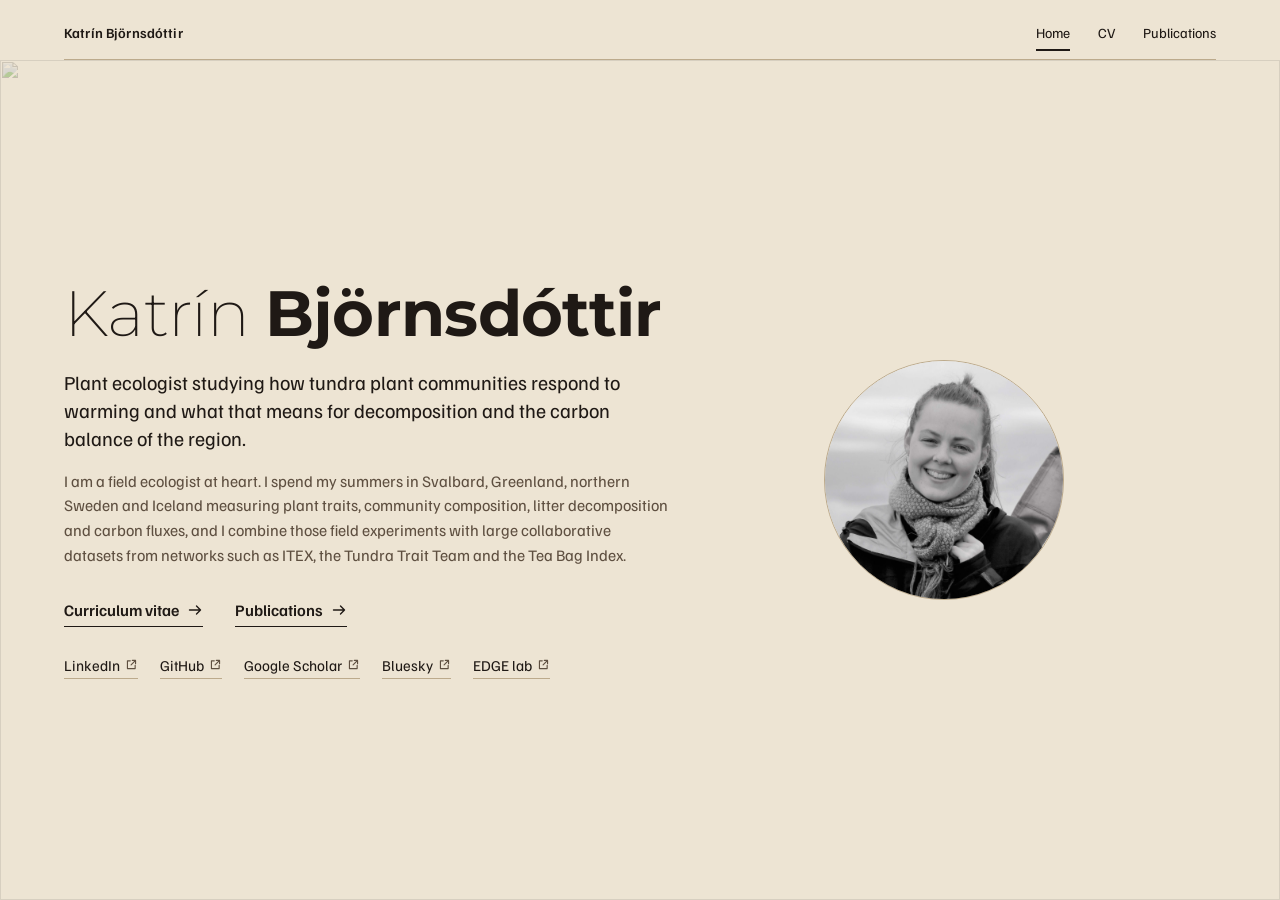
==== index.html @ cbd93a15 "Hero: add a paragraph on fieldwork and large collaborative datasets Co-Authored-By: Claude Fable 5.1" ====
<!DOCTYPE html>
<html lang="en">
<head>
<meta charset="utf-8">
<meta name="viewport" content="width=device-width, initial-scale=1">
<title>Katrín Björnsdóttir · plant ecologist</title>
<meta name="description" content="Katrín Björnsdóttir is a plant ecologist at the University of Gothenburg studying tundra vegetation and litter decomposition under climate warming.">
<link rel="icon" href="favicon.ico">
<link rel="stylesheet" href="style.css">
</head>
<body class="is-hero">
<div class="page">
<header class="top">
  <a class="mark" href="index.html">Katrín Björnsdóttir</a>
  <nav class="nav" aria-label="Pages"><a href="index.html" aria-current="page">Home</a><a href="cv.html">CV</a><a href="publications.html">Publications</a></nav>
</header>
<main>

<section class="hero" id="now">
  <img class="bg" src="assets/images/saxopp_3.jpg" alt="" width="5332" height="1888" fetchpriority="high" aria-hidden="true">
  <div class="hero-in">
    <div class="hero-text">
      <h1>Katrín <b>Björnsdóttir</b></h1>
      <p class="sub">Plant ecologist studying how tundra plant communities respond to warming and what that means for decomposition and the carbon balance of the region.</p>
      <p class="sub2">I am a field ecologist at heart. I spend my summers in Svalbard, Greenland, northern Sweden and Iceland measuring plant traits, community composition, litter decomposition and carbon fluxes, and I combine those field experiments with large collaborative datasets from networks such as ITEX, the Tundra Trait Team and the Tea Bag Index.</p>
      <div class="actions"><a class="btn" href="cv.html">Curriculum vitae <svg class="ic" viewBox="0 0 16 16" aria-hidden="true"><path d="M2.5 8h11M9.5 4l4 4-4 4"/></svg></a><a class="btn" href="publications.html">Publications <svg class="ic" viewBox="0 0 16 16" aria-hidden="true"><path d="M2.5 8h11M9.5 4l4 4-4 4"/></svg></a></div>
      <ul class="links"><li><a href="https://linkedin.com/in/katbjo">LinkedIn <svg class="ic" viewBox="0 0 16 16" aria-hidden="true"><path d="M6.5 3.5H3v9.5h9.5V9M9 3h4v4M13 3 7.5 8.5"/></svg></a></li><li><a href="https://github.com/katbjo">GitHub <svg class="ic" viewBox="0 0 16 16" aria-hidden="true"><path d="M6.5 3.5H3v9.5h9.5V9M9 3h4v4M13 3 7.5 8.5"/></svg></a></li><li><a href="https://scholar.google.com/citations?user=JCbwGB4AAAAJ&hl=en">Google Scholar <svg class="ic" viewBox="0 0 16 16" aria-hidden="true"><path d="M6.5 3.5H3v9.5h9.5V9M9 3h4v4M13 3 7.5 8.5"/></svg></a></li><li><a href="https://bsky.app/profile/katbjo.bsky.social">Bluesky <svg class="ic" viewBox="0 0 16 16" aria-hidden="true"><path d="M6.5 3.5H3v9.5h9.5V9M9 3h4v4M13 3 7.5 8.5"/></svg></a></li><li><a href="https://edge-ecology.com">EDGE lab <svg class="ic" viewBox="0 0 16 16" aria-hidden="true"><path d="M6.5 3.5H3v9.5h9.5V9M9 3h4v4M13 3 7.5 8.5"/></svg></a></li></ul>
    </div>
    <figure class="portrait round"><img src="assets/images/Kata_3.jpg" alt="Katrín Björnsdóttir outdoors in a scarf and field jacket" width="2400" height="2863" fetchpriority="high"></figure>
  </div>
</section>
</main>

</div>
</body>
</html>
---- style.css ----
@font-face{font-family:"Familjen Grotesk";src:url(assets/fonts/familjen-grotesk.woff2) format("woff2");font-weight:400 700;font-style:normal;font-display:swap}
@font-face{font-family:"Familjen Grotesk";src:url(assets/fonts/familjen-grotesk-italic.woff2) format("woff2");font-weight:400 700;font-style:italic;font-display:swap}
@font-face{font-family:"Montserrat";src:url(assets/fonts/montserrat.woff2) format("woff2");font-weight:100 900;font-style:normal;font-display:swap}

:root{
  --ground:#EDE4D3;      /* dry tundra soil, very pale brown */
  --ink:#1F1915;         /* tephra black */
  --ink-2:#5E4F40;       /* secondary, tinted from the ground hue */
  --rule:#BCAA8C;        /* section rules */
  --rule-2:#DCD2C0;      /* row rules, lighter and thinner */
  --humus:#5C4330;       /* selection, scrollbar */
  --ochre:#A0703C;       /* resting link underline */
  --measure:66ch;
  --block:calc(120px + var(--measure));
  --ease:cubic-bezier(.16,1,.3,1);
}
*{box-sizing:border-box}
html{background:var(--ground);color:var(--ink);font-family:"Familjen Grotesk",system-ui,sans-serif;font-size:17px;line-height:1.5;scroll-behavior:smooth;scrollbar-color:var(--humus) var(--ground);-webkit-text-size-adjust:100%}
@media (prefers-reduced-motion:reduce){html{scroll-behavior:auto}}
body{margin:0;min-height:100vh;background:var(--ground)}
::selection{background:var(--humus);color:var(--ground)}
a{color:inherit;text-decoration-line:underline;text-decoration-thickness:1px;text-underline-offset:.2em;text-decoration-color:var(--ochre);transition:text-decoration-thickness .15s var(--ease)}
a:hover{text-decoration-thickness:2px}
a:focus-visible,button:focus-visible{outline:2px solid var(--ink);outline-offset:3px}
p{margin:0 0 1em;max-width:var(--measure);text-wrap:pretty}
h1,h2,h3{font-weight:600;letter-spacing:-0.02em;text-wrap:balance;margin:0}
ul,ol{margin:0;padding:0;list-style:none}
strong,b{font-weight:600}
img{display:block;max-width:100%;height:auto}
.ic{width:1em;height:1em;stroke:currentColor;fill:none;stroke-width:1.4;stroke-linecap:round;stroke-linejoin:round;vertical-align:-.12em}

/* content column */
.page{min-width:0;padding:0 clamp(24px,5vw,72px)}
.top{display:flex;justify-content:space-between;align-items:baseline;gap:24px;height:60px;padding-top:22px;border-bottom:1px solid var(--rule)}
.top .mark{font-size:14px;font-weight:600;letter-spacing:.01em;text-decoration:none}
.nav{display:flex;gap:28px;font-size:14px}
.nav a{text-decoration:none;padding-bottom:6px;border-bottom:1px solid transparent;transition:border-color .15s var(--ease)}
.nav a:hover{border-bottom-color:var(--ink)}
.nav a[aria-current]{border-bottom:2px solid var(--ink)}
.nav .dl{display:inline-flex;align-items:center;gap:6px}


section{padding:56px 0 36px;border-top:1px solid var(--rule)}
section:first-of-type{border-top:0;padding-top:64px}
h1{font-size:clamp(40px,5.2vw,64px);line-height:1;margin:0 0 20px}
.hero h1{font-family:"Montserrat","Familjen Grotesk",system-ui,sans-serif;font-size:clamp(26px,10.4cqw,64px);line-height:1.05;white-space:nowrap;font-weight:200;letter-spacing:-0.01em}
.hero h1 b{font-weight:700}
.sub{font-size:clamp(18px,1.6vw,21px);line-height:1.4;color:var(--ink);max-width:36em;margin:0 0 28px}
h2{font-size:clamp(24px,2.4vw,32px);line-height:1.1;margin:0 0 28px}
h3{font-size:17px;margin:32px 0 12px}
.meta{display:flex;flex-wrap:wrap;gap:6px 24px;font-size:15px;color:var(--ink-2);margin:0 0 24px}
.meta a{color:var(--ink)}

.btn{display:inline-flex;align-items:center;gap:8px;font-size:16px;font-weight:600;text-decoration:none;padding:0 0 4px;box-shadow:0 1px 0 var(--ink);transition:box-shadow .15s var(--ease)}
.btn:hover{box-shadow:0 2px 0 var(--ink)}
.btn .ic{width:16px;height:16px}
.actions{display:flex;flex-wrap:wrap;gap:8px 32px;margin:0 0 40px}

dl.entries{margin:0;display:grid;grid-template-columns:120px minmax(0,1fr);max-width:var(--block)}
dl.entries .row:first-child dt,dl.entries .row:first-child dd{border-top:.5px solid var(--rule-2)}
dl.entries .row{display:contents}
dl.entries dt,dl.entries dd{margin:0;padding:14px 0 16px;border-bottom:.5px solid var(--rule-2)}
dl.entries .row:last-child dt,dl.entries .row:last-child dd{border-bottom:0}
dl.entries dt{font-variant-numeric:tabular-nums;color:var(--ink-2);font-size:15px;padding-top:16px}
dl.entries .org{font-weight:600}
dl.entries ul{margin-top:4px}
dl.entries li{position:relative;padding-left:16px;color:var(--ink);font-size:16px}
dl.entries li::before{content:"";position:absolute;left:0;top:.75em;width:7px;height:1px;background:var(--ink-2)}
dl.talks .authors,dl.pubs .authors{color:var(--ink-2)}
dl.talks .title,dl.pubs .title{font-weight:600}
dl.pubs .venue{font-style:italic}
dl.pubs .doi{display:inline-block;margin-left:2px;font-size:15px;color:var(--ink-2);text-decoration-color:var(--rule)}

.refs{display:grid;grid-template-columns:repeat(auto-fit,minmax(260px,320px));gap:24px 48px;max-width:var(--block)}
.refs .name{font-weight:600}
.refs .role{color:var(--ink-2);font-size:15px}

/* hero landing */
.is-hero{min-height:100vh;min-height:100dvh}
.is-hero .page{display:flex;flex-direction:column;min-height:100vh;min-height:100dvh;position:relative;padding-left:0;padding-right:0}
.is-hero .top{margin:0 clamp(24px,5vw,72px);position:relative;z-index:2}
.is-hero main{flex:1;display:flex}
.hero{position:relative;flex:1;display:flex;align-items:center;border-top:0;padding:48px clamp(24px,5vw,72px) 64px;overflow:hidden}
.hero .bg{position:absolute;inset:0;width:100%;height:100%;object-fit:cover;object-position:50% 55%;opacity:.36;mix-blend-mode:multiply;pointer-events:none;z-index:0}
.hero-in{position:relative;z-index:1;display:grid;grid-template-columns:minmax(0,1fr) 240px;gap:56px;align-items:center;width:100%;max-width:1040px}
.hero-text{container-type:inline-size;min-width:0}
.hero h1{margin-bottom:22px}
.hero .sub{font-size:clamp(18px,1.55vw,21px);max-width:30em;margin-bottom:16px;text-wrap:pretty}
.hero .sub2{font-size:16px;line-height:1.55;color:var(--ink-2);max-width:38em;margin-bottom:30px;text-wrap:pretty}
.hero .actions{margin:0 0 28px}
.hero .links{display:flex;flex-wrap:wrap;gap:8px 22px;font-size:15px}
.hero .links a{text-decoration:none;color:var(--ink);display:inline-flex;align-items:center;gap:5px;border-bottom:1px solid var(--rule);padding-bottom:2px}
.hero .links a:hover{border-bottom-color:var(--ink)}
.hero .links .ic{width:13px;height:13px;color:var(--ink-2)}
.portrait.round{width:240px;justify-self:end}
.portrait.round img{aspect-ratio:1;border-radius:50%;object-fit:cover;object-position:50% 28%;border:1px solid var(--rule)}
@media (max-width:900px){
  .is-hero .top{margin:0 16px}
  .hero{padding:24px 16px 48px;align-items:flex-start}
  .hero-in{grid-template-columns:1fr;gap:24px}
  .portrait.round{width:128px;justify-self:start;order:-1}
  .hero .bg{opacity:.32}
}
footer{border-top:1px solid var(--rule);padding:24px 0 40px;font-size:13px;color:var(--ink-2);display:flex;justify-content:space-between;gap:24px;flex-wrap:wrap}

@media (max-width:900px){
  .page{padding:0 16px}
  .top{height:auto;padding:16px 0 12px;flex-wrap:wrap}
  .nav{gap:20px}
  section{padding:40px 0 24px}
  dl.entries{grid-template-columns:1fr}
  dl.entries dt{padding:14px 0 0;border-bottom:0;font-size:14px}
  dl.entries dd{padding-top:2px}
}

@media print{
  @page{size:A4;margin:16mm 16mm 18mm}
  html{background:#fff;font-size:10.5pt}
  body{display:block;background:#fff}
  .top,.actions,footer{display:none!important}
  .page{padding:0}
  section{padding:18pt 0 6pt;break-inside:auto}
  h1{font-size:26pt}h2{font-size:15pt;margin-bottom:10pt}
  dl.entries{max-width:none;grid-template-columns:78pt 1fr}
  dl.entries dt,dl.entries dd{padding:6pt 0 7pt;break-inside:avoid}
  a{text-decoration:none;color:inherit}
  a[href^="http"]{text-decoration:underline;text-decoration-color:var(--rule);text-underline-offset:.15em}
  dl.pubs .doi{color:var(--ink-2)}
  .print-head{display:flex;justify-content:space-between;align-items:baseline;border-bottom:1px solid var(--ink);padding-bottom:6pt;margin-bottom:6pt;font-size:9.5pt;color:var(--ink-2)}
}
.print-head,.cv-portrait{display:none}
@media print{.print-head{display:flex}.cv-portrait{display:block;float:right;margin:0 0 12pt 18pt}.cv-portrait img{width:96pt;height:96pt;border-radius:50%;object-fit:cover;object-position:50% 28%;border:1px solid var(--rule)}}
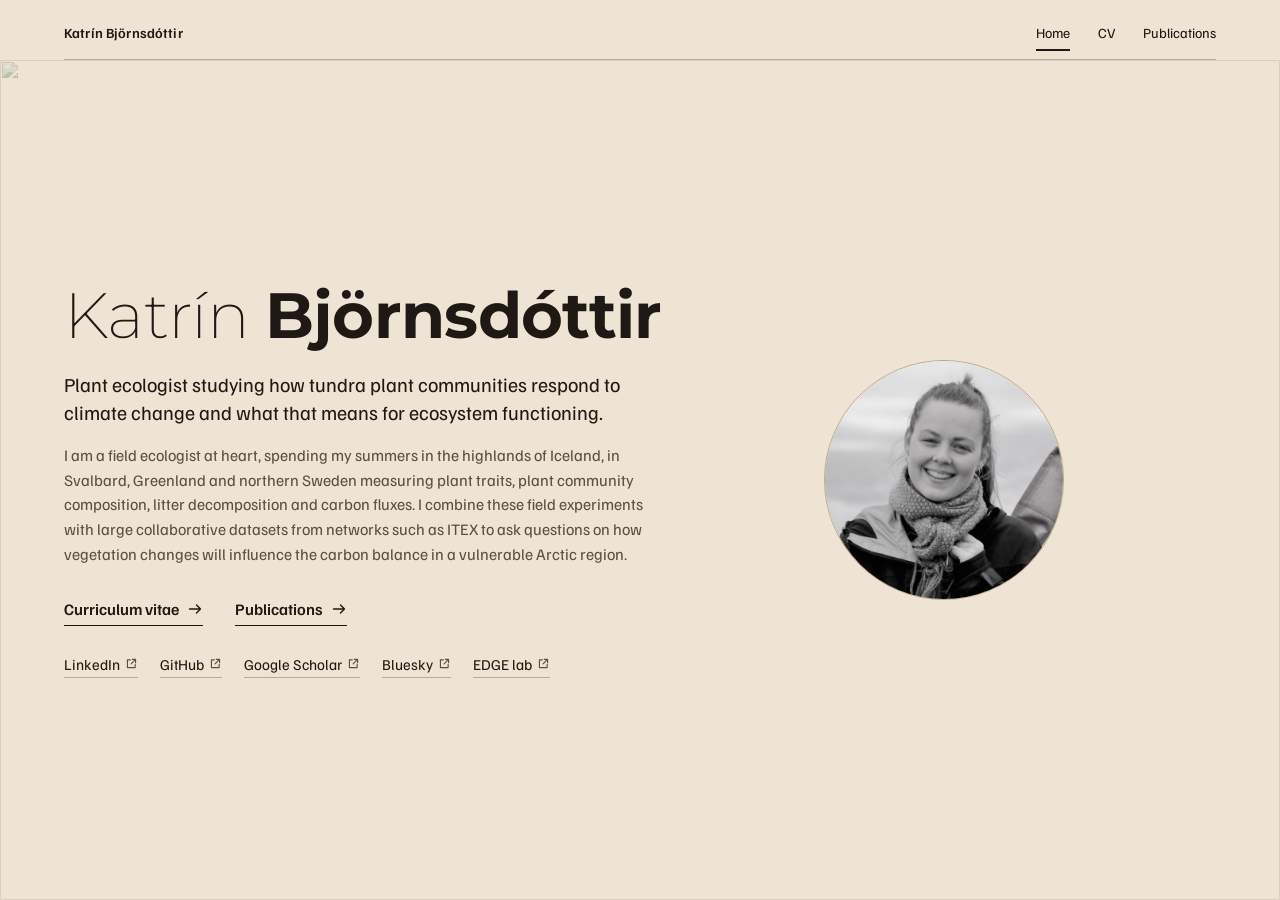
==== commit d9ac94c6: "Hero: final wording for the two introduction texts Co-Authored-By: Claude Fable 5.1 <noreply@anthrop" ====
--- a/index.html
+++ b/index.html
@@ -21,8 +21,8 @@
   <div class="hero-in">
     <div class="hero-text">
       <h1>Katrín <b>Björnsdóttir</b></h1>
-      <p class="sub">Plant ecologist studying how tundra plant communities respond to warming and what that means for decomposition and the carbon balance of the region.</p>
-      <p class="sub2">I am a field ecologist at heart. I spend my summers in Svalbard, Greenland, northern Sweden and Iceland measuring plant traits, community composition, litter decomposition and carbon fluxes, and I combine those field experiments with large collaborative datasets from networks such as ITEX, the Tundra Trait Team and the Tea Bag Index.</p>
+      <p class="sub">Plant ecologist studying how tundra plant communities respond to climate change and what that means for ecosystem functioning.</p>
+      <p class="sub2">I am a field ecologist at heart, spending my summers in the highlands of Iceland, in Svalbard, Greenland and northern Sweden measuring plant traits, plant community composition, litter decomposition and carbon fluxes. I combine these field experiments with large collaborative datasets from networks such as ITEX to ask questions on how vegetation changes will influence the carbon balance in a vulnerable Arctic region.</p>
       <div class="actions"><a class="btn" href="cv.html">Curriculum vitae <svg class="ic" viewBox="0 0 16 16" aria-hidden="true"><path d="M2.5 8h11M9.5 4l4 4-4 4"/></svg></a><a class="btn" href="publications.html">Publications <svg class="ic" viewBox="0 0 16 16" aria-hidden="true"><path d="M2.5 8h11M9.5 4l4 4-4 4"/></svg></a></div>
       <ul class="links"><li><a href="https://linkedin.com/in/katbjo">LinkedIn <svg class="ic" viewBox="0 0 16 16" aria-hidden="true"><path d="M6.5 3.5H3v9.5h9.5V9M9 3h4v4M13 3 7.5 8.5"/></svg></a></li><li><a href="https://github.com/katbjo">GitHub <svg class="ic" viewBox="0 0 16 16" aria-hidden="true"><path d="M6.5 3.5H3v9.5h9.5V9M9 3h4v4M13 3 7.5 8.5"/></svg></a></li><li><a href="https://scholar.google.com/citations?user=JCbwGB4AAAAJ&hl=en">Google Scholar <svg class="ic" viewBox="0 0 16 16" aria-hidden="true"><path d="M6.5 3.5H3v9.5h9.5V9M9 3h4v4M13 3 7.5 8.5"/></svg></a></li><li><a href="https://bsky.app/profile/katbjo.bsky.social">Bluesky <svg class="ic" viewBox="0 0 16 16" aria-hidden="true"><path d="M6.5 3.5H3v9.5h9.5V9M9 3h4v4M13 3 7.5 8.5"/></svg></a></li><li><a href="https://edge-ecology.com">EDGE lab <svg class="ic" viewBox="0 0 16 16" aria-hidden="true"><path d="M6.5 3.5H3v9.5h9.5V9M9 3h4v4M13 3 7.5 8.5"/></svg></a></li></ul>
     </div>
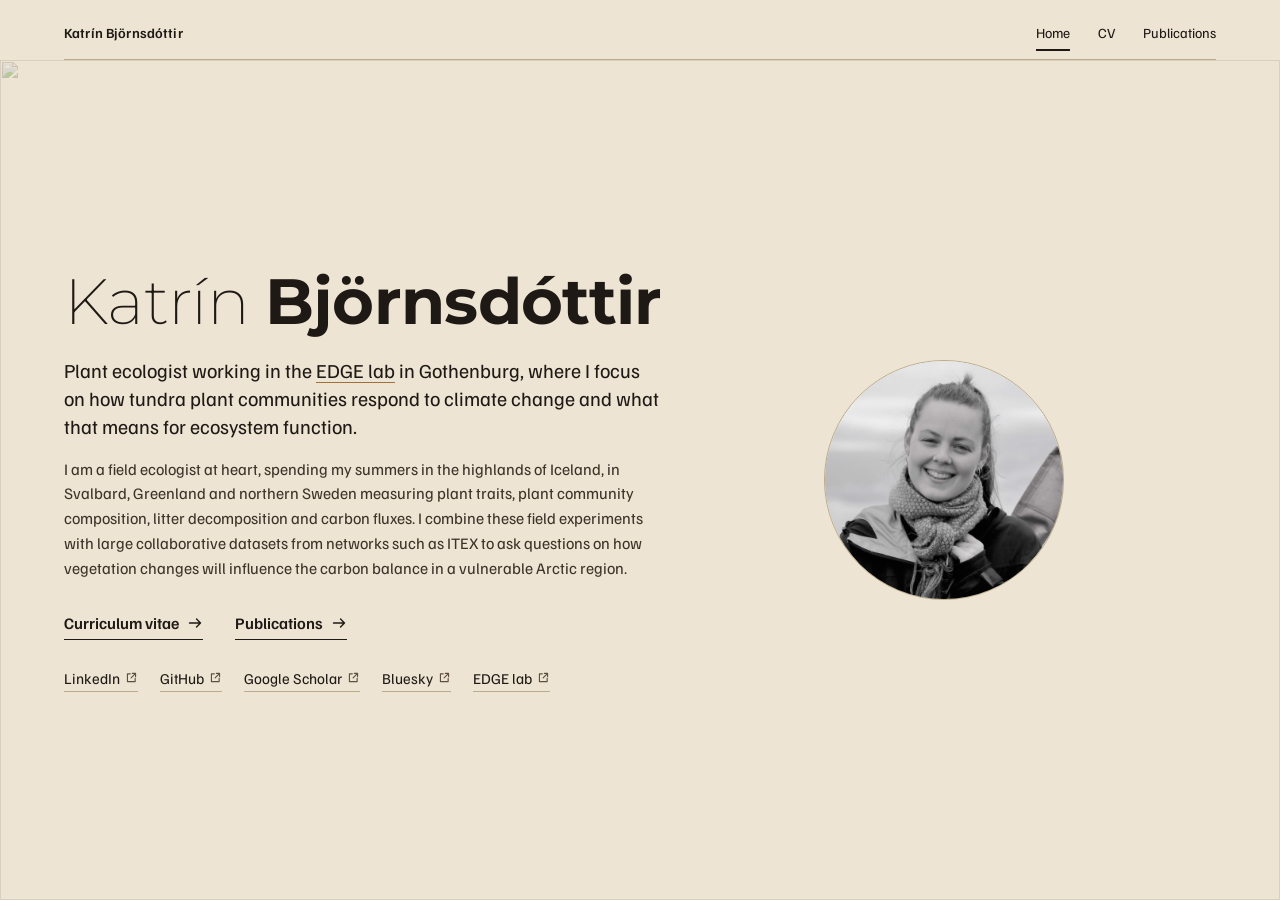
==== commit 100b5e3d: "Hero: EDGE lab link in the first text, darker second paragraph Co-Authored-By: Claude Fable 5.1 <nor" ====
--- a/index.html
+++ b/index.html
@@ -21,7 +21,7 @@
   <div class="hero-in">
     <div class="hero-text">
       <h1>Katrín <b>Björnsdóttir</b></h1>
-      <p class="sub">Plant ecologist studying how tundra plant communities respond to climate change and what that means for ecosystem functioning.</p>
+      <p class="sub">Plant ecologist working in the <a href="https://edge-ecology.com">EDGE lab</a> in Gothenburg, where I focus on how tundra plant communities respond to climate change and what that means for ecosystem function.</p>
       <p class="sub2">I am a field ecologist at heart, spending my summers in the highlands of Iceland, in Svalbard, Greenland and northern Sweden measuring plant traits, plant community composition, litter decomposition and carbon fluxes. I combine these field experiments with large collaborative datasets from networks such as ITEX to ask questions on how vegetation changes will influence the carbon balance in a vulnerable Arctic region.</p>
       <div class="actions"><a class="btn" href="cv.html">Curriculum vitae <svg class="ic" viewBox="0 0 16 16" aria-hidden="true"><path d="M2.5 8h11M9.5 4l4 4-4 4"/></svg></a><a class="btn" href="publications.html">Publications <svg class="ic" viewBox="0 0 16 16" aria-hidden="true"><path d="M2.5 8h11M9.5 4l4 4-4 4"/></svg></a></div>
       <ul class="links"><li><a href="https://linkedin.com/in/katbjo">LinkedIn <svg class="ic" viewBox="0 0 16 16" aria-hidden="true"><path d="M6.5 3.5H3v9.5h9.5V9M9 3h4v4M13 3 7.5 8.5"/></svg></a></li><li><a href="https://github.com/katbjo">GitHub <svg class="ic" viewBox="0 0 16 16" aria-hidden="true"><path d="M6.5 3.5H3v9.5h9.5V9M9 3h4v4M13 3 7.5 8.5"/></svg></a></li><li><a href="https://scholar.google.com/citations?user=JCbwGB4AAAAJ&hl=en">Google Scholar <svg class="ic" viewBox="0 0 16 16" aria-hidden="true"><path d="M6.5 3.5H3v9.5h9.5V9M9 3h4v4M13 3 7.5 8.5"/></svg></a></li><li><a href="https://bsky.app/profile/katbjo.bsky.social">Bluesky <svg class="ic" viewBox="0 0 16 16" aria-hidden="true"><path d="M6.5 3.5H3v9.5h9.5V9M9 3h4v4M13 3 7.5 8.5"/></svg></a></li><li><a href="https://edge-ecology.com">EDGE lab <svg class="ic" viewBox="0 0 16 16" aria-hidden="true"><path d="M6.5 3.5H3v9.5h9.5V9M9 3h4v4M13 3 7.5 8.5"/></svg></a></li></ul>
--- a/style.css
+++ b/style.css
@@ -87,7 +87,7 @@
 .hero-text{container-type:inline-size;min-width:0}
 .hero h1{margin-bottom:22px}
 .hero .sub{font-size:clamp(18px,1.55vw,21px);max-width:30em;margin-bottom:16px;text-wrap:pretty}
-.hero .sub2{font-size:16px;line-height:1.55;color:var(--ink-2);max-width:38em;margin-bottom:30px;text-wrap:pretty}
+.hero .sub2{font-size:16px;line-height:1.55;color:#3E3229;max-width:38em;margin-bottom:30px;text-wrap:pretty}
 .hero .actions{margin:0 0 28px}
 .hero .links{display:flex;flex-wrap:wrap;gap:8px 22px;font-size:15px}
 .hero .links a{text-decoration:none;color:var(--ink);display:inline-flex;align-items:center;gap:5px;border-bottom:1px solid var(--rule);padding-bottom:2px}
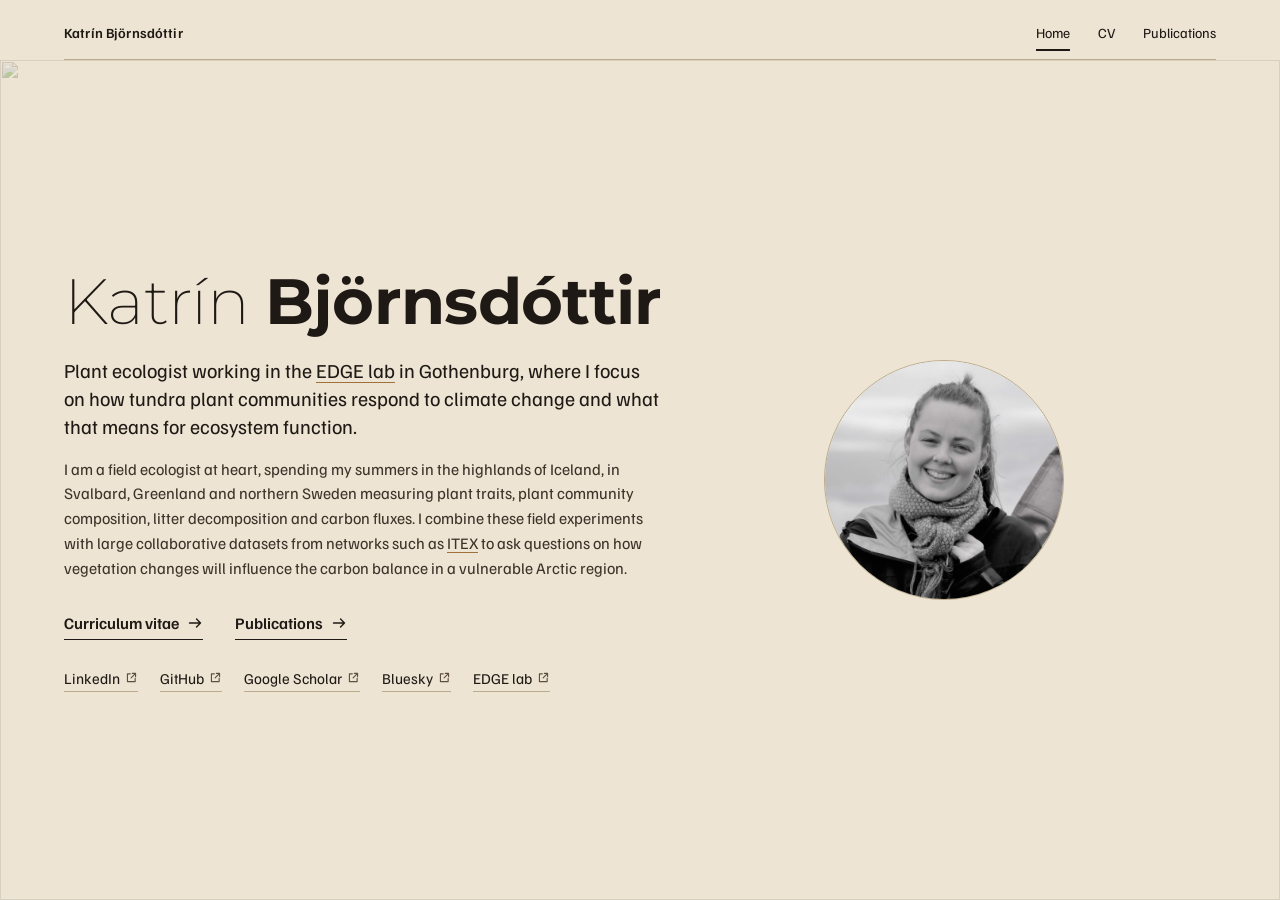
==== commit 8f8133ab: "Hero: link ITEX to the network site Co-Authored-By: Claude Fable 5.1 <noreply@anthropic.com>" ====
--- a/index.html
+++ b/index.html
@@ -22,7 +22,7 @@
     <div class="hero-text">
       <h1>Katrín <b>Björnsdóttir</b></h1>
       <p class="sub">Plant ecologist working in the <a href="https://edge-ecology.com">EDGE lab</a> in Gothenburg, where I focus on how tundra plant communities respond to climate change and what that means for ecosystem function.</p>
-      <p class="sub2">I am a field ecologist at heart, spending my summers in the highlands of Iceland, in Svalbard, Greenland and northern Sweden measuring plant traits, plant community composition, litter decomposition and carbon fluxes. I combine these field experiments with large collaborative datasets from networks such as ITEX to ask questions on how vegetation changes will influence the carbon balance in a vulnerable Arctic region.</p>
+      <p class="sub2">I am a field ecologist at heart, spending my summers in the highlands of Iceland, in Svalbard, Greenland and northern Sweden measuring plant traits, plant community composition, litter decomposition and carbon fluxes. I combine these field experiments with large collaborative datasets from networks such as <a href="https://www.gvsu.edu/itex/">ITEX</a> to ask questions on how vegetation changes will influence the carbon balance in a vulnerable Arctic region.</p>
       <div class="actions"><a class="btn" href="cv.html">Curriculum vitae <svg class="ic" viewBox="0 0 16 16" aria-hidden="true"><path d="M2.5 8h11M9.5 4l4 4-4 4"/></svg></a><a class="btn" href="publications.html">Publications <svg class="ic" viewBox="0 0 16 16" aria-hidden="true"><path d="M2.5 8h11M9.5 4l4 4-4 4"/></svg></a></div>
       <ul class="links"><li><a href="https://linkedin.com/in/katbjo">LinkedIn <svg class="ic" viewBox="0 0 16 16" aria-hidden="true"><path d="M6.5 3.5H3v9.5h9.5V9M9 3h4v4M13 3 7.5 8.5"/></svg></a></li><li><a href="https://github.com/katbjo">GitHub <svg class="ic" viewBox="0 0 16 16" aria-hidden="true"><path d="M6.5 3.5H3v9.5h9.5V9M9 3h4v4M13 3 7.5 8.5"/></svg></a></li><li><a href="https://scholar.google.com/citations?user=JCbwGB4AAAAJ&hl=en">Google Scholar <svg class="ic" viewBox="0 0 16 16" aria-hidden="true"><path d="M6.5 3.5H3v9.5h9.5V9M9 3h4v4M13 3 7.5 8.5"/></svg></a></li><li><a href="https://bsky.app/profile/katbjo.bsky.social">Bluesky <svg class="ic" viewBox="0 0 16 16" aria-hidden="true"><path d="M6.5 3.5H3v9.5h9.5V9M9 3h4v4M13 3 7.5 8.5"/></svg></a></li><li><a href="https://edge-ecology.com">EDGE lab <svg class="ic" viewBox="0 0 16 16" aria-hidden="true"><path d="M6.5 3.5H3v9.5h9.5V9M9 3h4v4M13 3 7.5 8.5"/></svg></a></li></ul>
     </div>
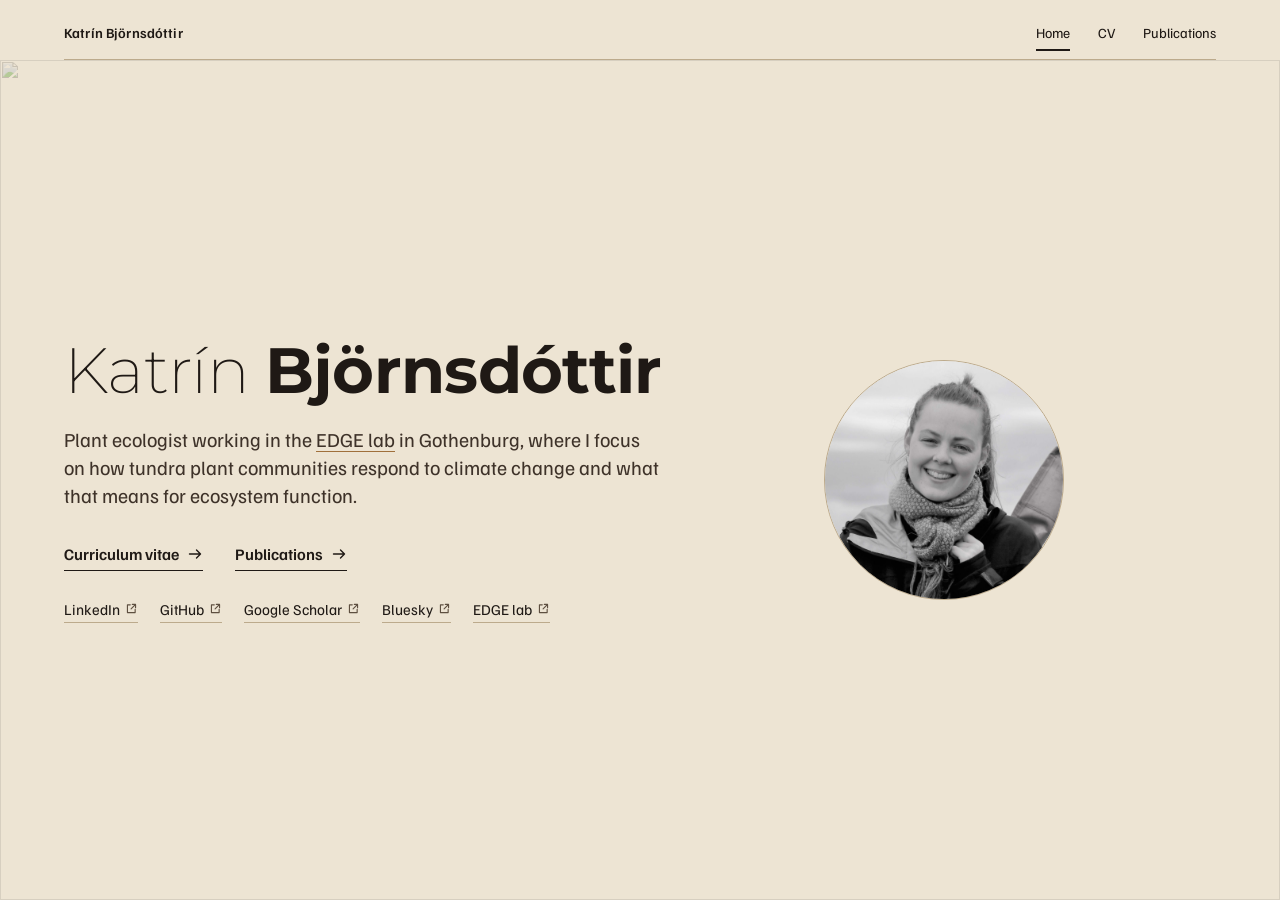
==== commit 07d354bb: "Hero: single introduction text in dark brown Co-Authored-By: Claude Fable 5.1 <noreply@anthropic.com" ====
--- a/index.html
+++ b/index.html
@@ -22,7 +22,6 @@
     <div class="hero-text">
       <h1>Katrín <b>Björnsdóttir</b></h1>
       <p class="sub">Plant ecologist working in the <a href="https://edge-ecology.com">EDGE lab</a> in Gothenburg, where I focus on how tundra plant communities respond to climate change and what that means for ecosystem function.</p>
-      <p class="sub2">I am a field ecologist at heart, spending my summers in the highlands of Iceland, in Svalbard, Greenland and northern Sweden measuring plant traits, plant community composition, litter decomposition and carbon fluxes. I combine these field experiments with large collaborative datasets from networks such as <a href="https://www.gvsu.edu/itex/">ITEX</a> to ask questions on how vegetation changes will influence the carbon balance in a vulnerable Arctic region.</p>
       <div class="actions"><a class="btn" href="cv.html">Curriculum vitae <svg class="ic" viewBox="0 0 16 16" aria-hidden="true"><path d="M2.5 8h11M9.5 4l4 4-4 4"/></svg></a><a class="btn" href="publications.html">Publications <svg class="ic" viewBox="0 0 16 16" aria-hidden="true"><path d="M2.5 8h11M9.5 4l4 4-4 4"/></svg></a></div>
       <ul class="links"><li><a href="https://linkedin.com/in/katbjo">LinkedIn <svg class="ic" viewBox="0 0 16 16" aria-hidden="true"><path d="M6.5 3.5H3v9.5h9.5V9M9 3h4v4M13 3 7.5 8.5"/></svg></a></li><li><a href="https://github.com/katbjo">GitHub <svg class="ic" viewBox="0 0 16 16" aria-hidden="true"><path d="M6.5 3.5H3v9.5h9.5V9M9 3h4v4M13 3 7.5 8.5"/></svg></a></li><li><a href="https://scholar.google.com/citations?user=JCbwGB4AAAAJ&hl=en">Google Scholar <svg class="ic" viewBox="0 0 16 16" aria-hidden="true"><path d="M6.5 3.5H3v9.5h9.5V9M9 3h4v4M13 3 7.5 8.5"/></svg></a></li><li><a href="https://bsky.app/profile/katbjo.bsky.social">Bluesky <svg class="ic" viewBox="0 0 16 16" aria-hidden="true"><path d="M6.5 3.5H3v9.5h9.5V9M9 3h4v4M13 3 7.5 8.5"/></svg></a></li><li><a href="https://edge-ecology.com">EDGE lab <svg class="ic" viewBox="0 0 16 16" aria-hidden="true"><path d="M6.5 3.5H3v9.5h9.5V9M9 3h4v4M13 3 7.5 8.5"/></svg></a></li></ul>
     </div>
--- a/style.css
+++ b/style.css
@@ -86,8 +86,7 @@
 .hero-in{position:relative;z-index:1;display:grid;grid-template-columns:minmax(0,1fr) 240px;gap:56px;align-items:center;width:100%;max-width:1040px}
 .hero-text{container-type:inline-size;min-width:0}
 .hero h1{margin-bottom:22px}
-.hero .sub{font-size:clamp(18px,1.55vw,21px);max-width:30em;margin-bottom:16px;text-wrap:pretty}
-.hero .sub2{font-size:16px;line-height:1.55;color:#3E3229;max-width:38em;margin-bottom:30px;text-wrap:pretty}
+.hero .sub{font-size:clamp(18px,1.55vw,21px);max-width:30em;margin-bottom:32px;text-wrap:pretty;color:#3E3229}
 .hero .actions{margin:0 0 28px}
 .hero .links{display:flex;flex-wrap:wrap;gap:8px 22px;font-size:15px}
 .hero .links a{text-decoration:none;color:var(--ink);display:inline-flex;align-items:center;gap:5px;border-bottom:1px solid var(--rule);padding-bottom:2px}
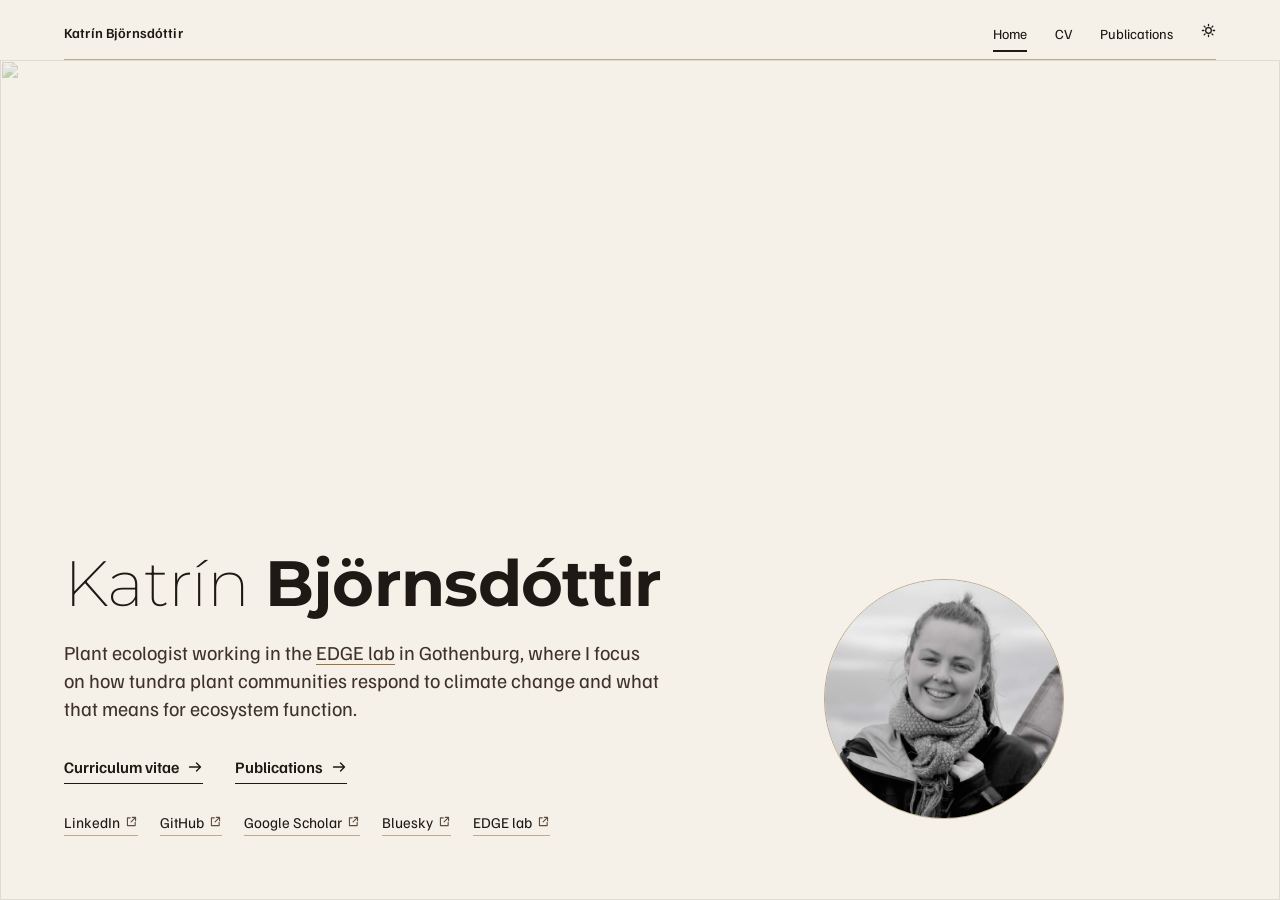
==== commit 9168f9cb: "Hero at the bottom of the screen, lighter ground, dark mode Co-Authored-By: Claude Opus 5.5 (1M cont" ====
--- a/index.html
+++ b/index.html
@@ -7,12 +7,14 @@
 <meta name="description" content="Katrín Björnsdóttir is a plant ecologist at the University of Gothenburg studying tundra vegetation and litter decomposition under climate warming.">
 <link rel="icon" href="favicon.ico">
 <link rel="stylesheet" href="style.css">
+<script>try{var t=localStorage.getItem("theme");if(t)document.documentElement.dataset.theme=t}catch(e){}</script>
+<script src="assets/theme.js" defer></script>
 </head>
 <body class="is-hero">
 <div class="page">
 <header class="top">
   <a class="mark" href="index.html">Katrín Björnsdóttir</a>
-  <nav class="nav" aria-label="Pages"><a href="index.html" aria-current="page">Home</a><a href="cv.html">CV</a><a href="publications.html">Publications</a></nav>
+  <nav class="nav" aria-label="Pages"><a href="index.html" aria-current="page">Home</a><a href="cv.html">CV</a><a href="publications.html">Publications</a><button class="theme-toggle" type="button" aria-label="Toggle dark mode"><svg class="ic sun" viewBox="0 0 16 16" aria-hidden="true"><circle cx="8" cy="8" r="3"/><path d="M8 1.5v1.5M8 13v1.5M1.5 8H3M13 8h1.5M3.4 3.4l1 1M11.6 11.6l1 1M3.4 12.6l1-1M11.6 4.4l1-1"/></svg><svg class="ic moon" viewBox="0 0 16 16" aria-hidden="true"><path d="M13.5 9.5A5.5 5.5 0 0 1 6.5 2.5a5.5 5.5 0 1 0 7 7z"/></svg></button></nav>
 </header>
 <main>
 
--- a/style.css
+++ b/style.css
@@ -4,16 +4,26 @@
 @font-face{font-family:"Montserrat";src:url(assets/fonts/montserrat.woff2) format("woff2");font-weight:100 900;font-style:normal;font-display:swap}
 
 :root{
-  --ground:#EDE4D3;      /* dry tundra soil, very pale brown */
+  --ground:#F6F1E8;      /* dry tundra soil, bleached almost to white */
   --ink:#1F1915;         /* tephra black */
   --ink-2:#5E4F40;       /* secondary, tinted from the ground hue */
   --rule:#BCAA8C;        /* section rules */
   --rule-2:#DCD2C0;      /* row rules, lighter and thinner */
   --humus:#5C4330;       /* selection, scrollbar */
   --ochre:#A0703C;       /* resting link underline */
+  --lede:#3E3229;        /* hero introduction */
+  --bg-opacity:.36;
+  --bg-blend:multiply;
   --measure:66ch;
   --block:calc(120px + var(--measure));
   --ease:cubic-bezier(.16,1,.3,1);
+}
+/* dark: peat at night. Screen only, so print and PDFs stay light */
+@media screen{
+  :root[data-theme="dark"]{--ground:#1B1612;--ink:#EDE4D3;--ink-2:#B3A38E;--rule:#4F4235;--rule-2:#342B23;--humus:#C9A57A;--ochre:#C28A4E;--lede:#D9CDBB;--bg-opacity:.2;--bg-blend:luminosity;color-scheme:dark}
+}
+@media screen and (prefers-color-scheme:dark){
+  :root:not([data-theme="light"]){--ground:#1B1612;--ink:#EDE4D3;--ink-2:#B3A38E;--rule:#4F4235;--rule-2:#342B23;--humus:#C9A57A;--ochre:#C28A4E;--lede:#D9CDBB;--bg-opacity:.2;--bg-blend:luminosity;color-scheme:dark}
 }
 *{box-sizing:border-box}
 html{background:var(--ground);color:var(--ink);font-family:"Familjen Grotesk",system-ui,sans-serif;font-size:17px;line-height:1.5;scroll-behavior:smooth;scrollbar-color:var(--humus) var(--ground);-webkit-text-size-adjust:100%}
@@ -39,6 +49,11 @@
 .nav a:hover{border-bottom-color:var(--ink)}
 .nav a[aria-current]{border-bottom:2px solid var(--ink)}
 .nav .dl{display:inline-flex;align-items:center;gap:6px}
+.theme-toggle{appearance:none;background:none;border:0;padding:0 0 6px;margin:0;color:inherit;font:inherit;cursor:pointer;display:inline-flex;align-items:center;align-self:baseline}
+.theme-toggle .ic{width:15px;height:15px}
+.theme-toggle .moon,:root[data-theme="dark"] .theme-toggle .sun{display:none}
+:root[data-theme="dark"] .theme-toggle .moon{display:inline}
+@media (prefers-color-scheme:dark){:root:not([data-theme="light"]) .theme-toggle .sun{display:none}:root:not([data-theme="light"]) .theme-toggle .moon{display:inline}}
 
 
 section{padding:56px 0 36px;border-top:1px solid var(--rule)}
@@ -81,12 +96,12 @@
 .is-hero .page{display:flex;flex-direction:column;min-height:100vh;min-height:100dvh;position:relative;padding-left:0;padding-right:0}
 .is-hero .top{margin:0 clamp(24px,5vw,72px);position:relative;z-index:2}
 .is-hero main{flex:1;display:flex}
-.hero{position:relative;flex:1;display:flex;align-items:center;border-top:0;padding:48px clamp(24px,5vw,72px) 64px;overflow:hidden}
-.hero .bg{position:absolute;inset:0;width:100%;height:100%;object-fit:cover;object-position:50% 55%;opacity:.36;mix-blend-mode:multiply;pointer-events:none;z-index:0}
-.hero-in{position:relative;z-index:1;display:grid;grid-template-columns:minmax(0,1fr) 240px;gap:56px;align-items:center;width:100%;max-width:1040px}
+.hero{position:relative;flex:1;display:flex;align-items:flex-end;border-top:0;padding:48px clamp(24px,5vw,72px) 64px;overflow:hidden}
+.hero .bg{position:absolute;inset:0;width:100%;height:100%;object-fit:cover;object-position:50% 55%;opacity:var(--bg-opacity);mix-blend-mode:var(--bg-blend);pointer-events:none;z-index:0}
+.hero-in{position:relative;z-index:1;display:grid;grid-template-columns:minmax(0,1fr) 240px;gap:56px;align-items:end;width:100%;max-width:1040px}
 .hero-text{container-type:inline-size;min-width:0}
 .hero h1{margin-bottom:22px}
-.hero .sub{font-size:clamp(18px,1.55vw,21px);max-width:30em;margin-bottom:32px;text-wrap:pretty;color:#3E3229}
+.hero .sub{font-size:clamp(18px,1.55vw,21px);max-width:30em;margin-bottom:32px;text-wrap:pretty;color:var(--lede)}
 .hero .actions{margin:0 0 28px}
 .hero .links{display:flex;flex-wrap:wrap;gap:8px 22px;font-size:15px}
 .hero .links a{text-decoration:none;color:var(--ink);display:inline-flex;align-items:center;gap:5px;border-bottom:1px solid var(--rule);padding-bottom:2px}
@@ -96,10 +111,10 @@
 .portrait.round img{aspect-ratio:1;border-radius:50%;object-fit:cover;object-position:50% 28%;border:1px solid var(--rule)}
 @media (max-width:900px){
   .is-hero .top{margin:0 16px}
-  .hero{padding:24px 16px 48px;align-items:flex-start}
+  .hero{padding:24px 16px 40px}
   .hero-in{grid-template-columns:1fr;gap:24px}
   .portrait.round{width:128px;justify-self:start;order:-1}
-  .hero .bg{opacity:.32}
+  .hero .bg{opacity:calc(var(--bg-opacity) * .9)}
 }
 footer{border-top:1px solid var(--rule);padding:24px 0 40px;font-size:13px;color:var(--ink-2);display:flex;justify-content:space-between;gap:24px;flex-wrap:wrap}
 
@@ -129,4 +144,5 @@
   .print-head{display:flex;justify-content:space-between;align-items:baseline;border-bottom:1px solid var(--ink);padding-bottom:6pt;margin-bottom:6pt;font-size:9.5pt;color:var(--ink-2)}
 }
 .print-head,.cv-portrait{display:none}
+@media print{.theme-toggle{display:none}}
 @media print{.print-head{display:flex}.cv-portrait{display:block;float:right;margin:0 0 12pt 18pt}.cv-portrait img{width:96pt;height:96pt;border-radius:50%;object-fit:cover;object-position:50% 28%;border:1px solid var(--rule)}}
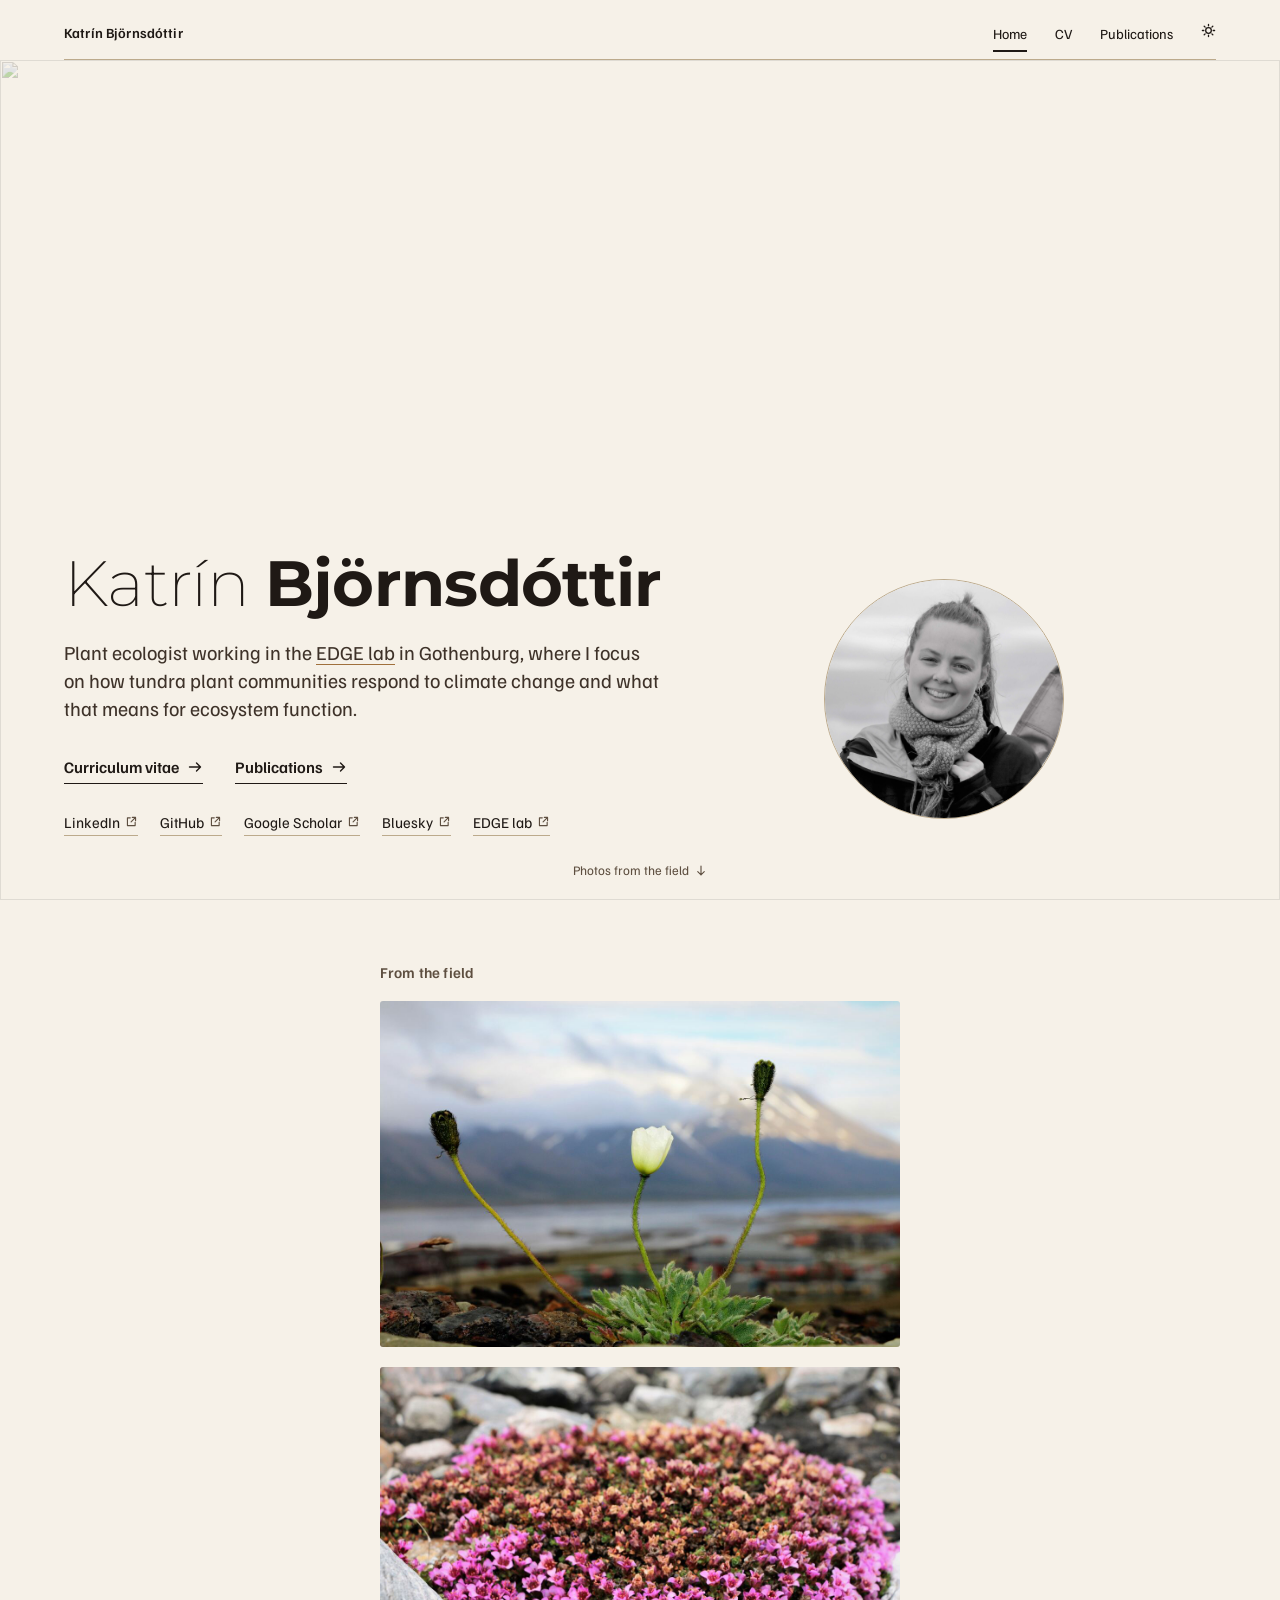
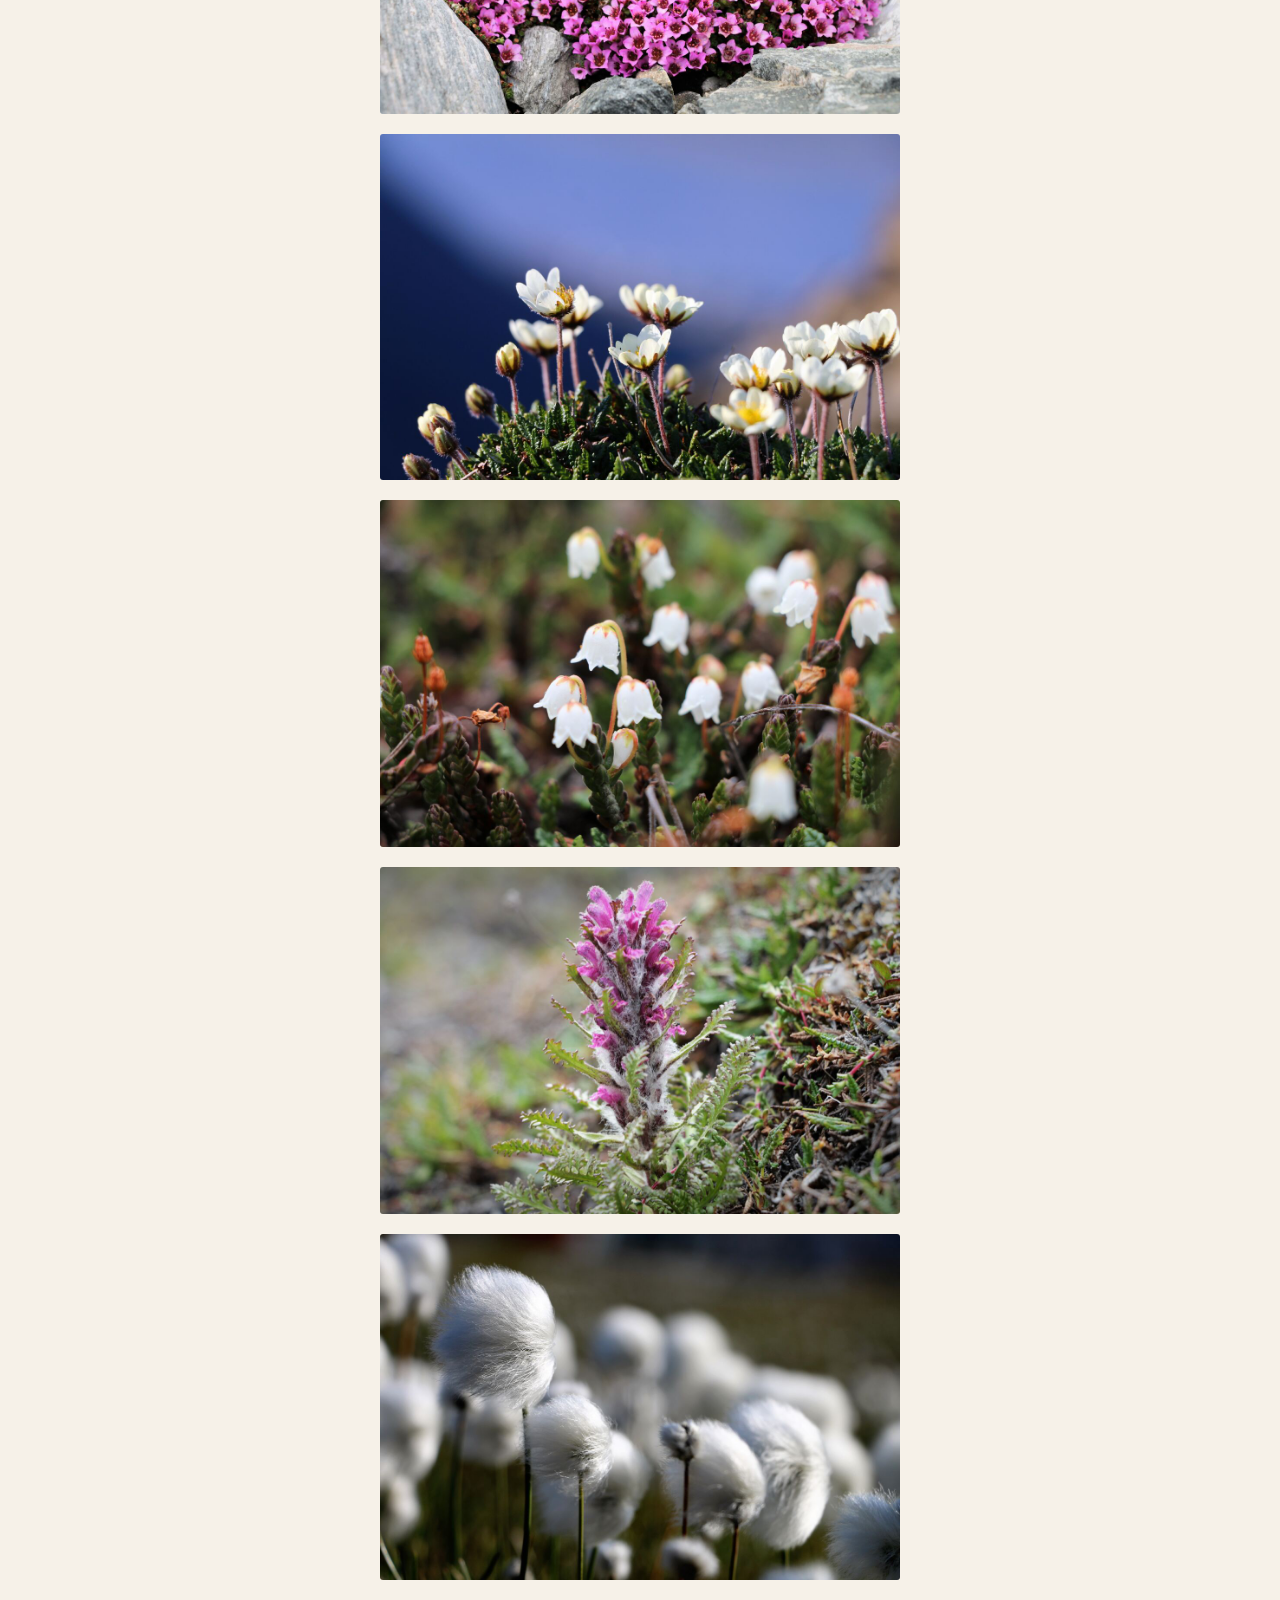
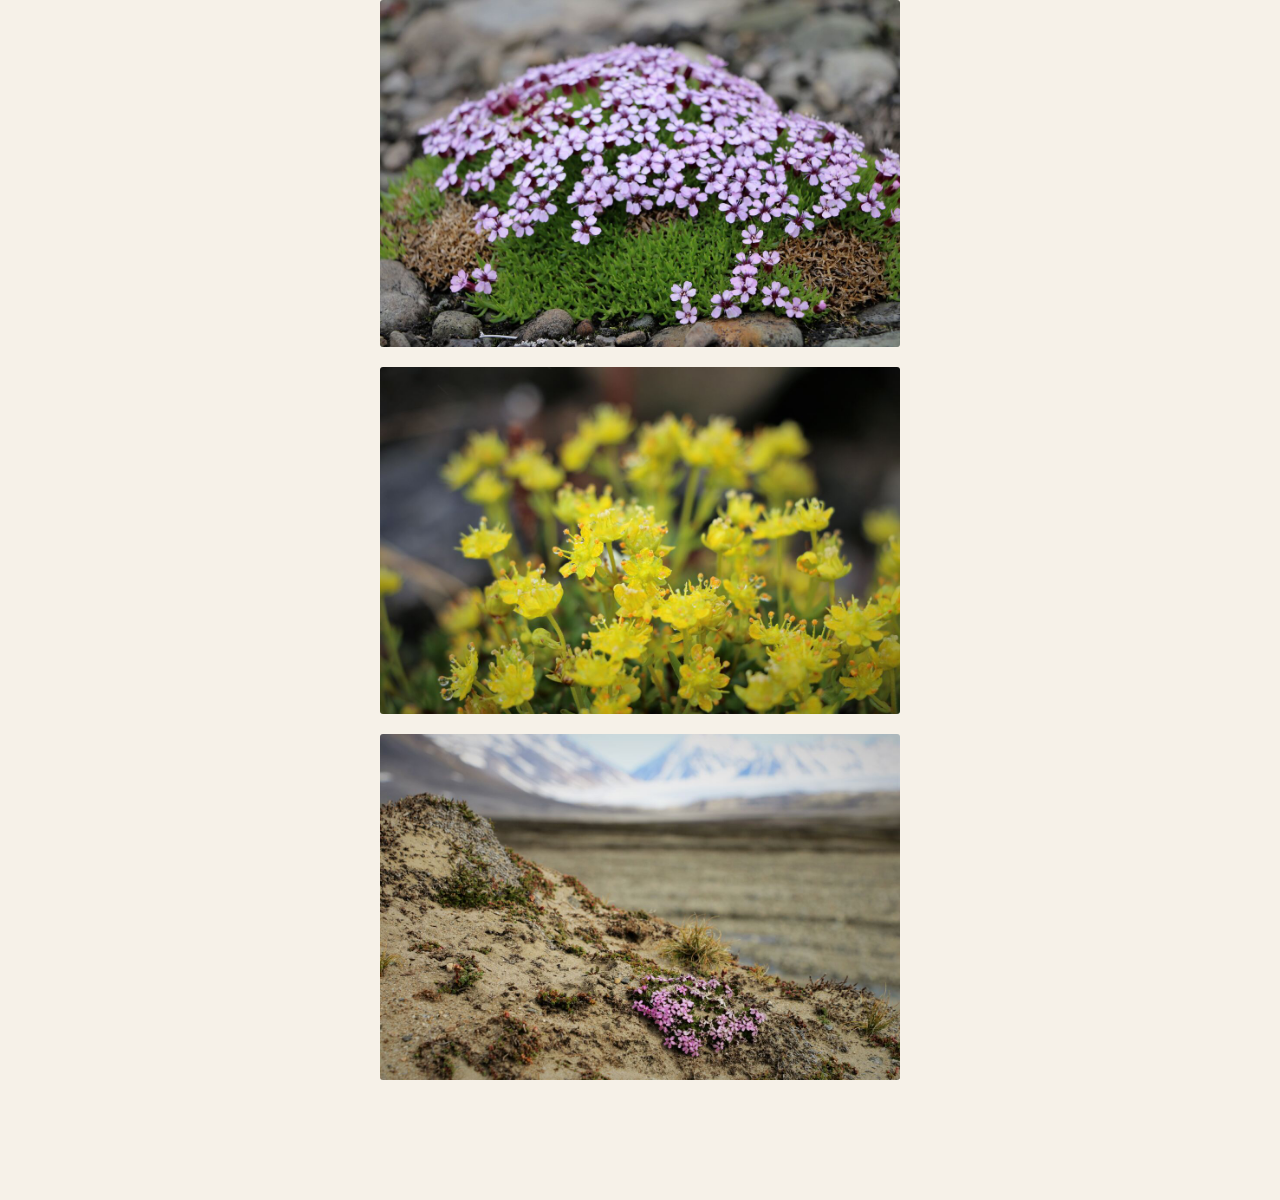
==== commit f7c09f69: "Home: field photo feed below the hero, with a scroll cue Co-Authored-By: Claude Opus 5.5 (1M context" ====
--- a/index.html
+++ b/index.html
@@ -29,9 +29,24 @@
     </div>
     <figure class="portrait round"><img src="assets/images/Kata_3.jpg" alt="Katrín Björnsdóttir outdoors in a scarf and field jacket" width="2400" height="2863" fetchpriority="high"></figure>
   </div>
+  <a class="scroll-cue" href="#field">Photos from the field <svg class="ic" viewBox="0 0 16 16" aria-hidden="true"><path d="M8 2.5v11M4 9.5l4 4 4-4"/></svg></a>
 </section>
 </main>
 
 </div>
+<section class="field" id="field" aria-labelledby="field-h">
+  <h2 id="field-h">From the field</h2>
+  <div class="feed">
+    <figure><img src="assets/images/field/field-01-1200.jpg" alt="Two white poppies on a gravel shore, a snow-streaked mountain across the water" width="1200" height="800" loading="lazy" decoding="async"></figure>
+    <figure><img src="assets/images/field/field-02-1200.jpg" alt="A dense pink flowering cushion among grey rocks" width="1200" height="800" loading="lazy" decoding="async"></figure>
+    <figure><img src="assets/images/field/field-03-1200.jpg" alt="White flowers with yellow centres against a deep blue sky" width="1200" height="800" loading="lazy" decoding="async"></figure>
+    <figure><img src="assets/images/field/field-04-1200.jpg" alt="Small white bell-shaped flowers on dark green shoots" width="1200" height="800" loading="lazy" decoding="async"></figure>
+    <figure><img src="assets/images/field/field-05-1200.jpg" alt="A woolly pink flower spike rising from feathery leaves" width="1200" height="800" loading="lazy" decoding="async"></figure>
+    <figure><img src="assets/images/field/field-06-1200.jpg" alt="White tufts of cotton grass in soft focus" width="1200" height="800" loading="lazy" decoding="async"></figure>
+    <figure><img src="assets/images/field/field-07-1200.jpg" alt="A mound of pale pink flowers on green moss" width="1200" height="800" loading="lazy" decoding="async"></figure>
+    <figure><img src="assets/images/field/field-08-1200.jpg" alt="A cluster of small yellow flowers" width="1200" height="800" loading="lazy" decoding="async"></figure>
+    <figure><img src="assets/images/field/field-09-1200.jpg" alt="A pink flowering cushion on a sandy slope above a wide glacier valley" width="1200" height="800" loading="lazy" decoding="async"></figure>
+  </div>
+</section>
 </body>
 </html>
--- a/style.css
+++ b/style.css
@@ -116,6 +116,17 @@
   .portrait.round{width:128px;justify-self:start;order:-1}
   .hero .bg{opacity:calc(var(--bg-opacity) * .9)}
 }
+/* field photos: a narrow feed you scroll through like a phone gallery */
+.field{padding:88px 16px 120px;border-top:0;display:flex;flex-direction:column;align-items:center}
+.field h2{width:min(520px,100%);font-size:15px;font-weight:600;letter-spacing:.01em;color:var(--ink-2);margin:0 0 20px}
+.feed{display:flex;flex-direction:column;gap:20px;width:min(520px,100%)}
+.feed figure{margin:0}
+.feed img{width:100%;aspect-ratio:3/2;object-fit:cover;border-radius:3px}
+.scroll-cue{position:absolute;left:50%;bottom:20px;transform:translateX(-50%);z-index:1;display:inline-flex;align-items:center;gap:6px;font-size:13px;color:var(--ink-2);text-decoration:none;white-space:nowrap}
+.scroll-cue:hover{color:var(--ink)}
+.scroll-cue .ic{width:13px;height:13px}
+@media (max-width:900px){.scroll-cue{bottom:12px}}
+@media print{.field,.scroll-cue{display:none}}
 footer{border-top:1px solid var(--rule);padding:24px 0 40px;font-size:13px;color:var(--ink-2);display:flex;justify-content:space-between;gap:24px;flex-wrap:wrap}
 
 @media (max-width:900px){
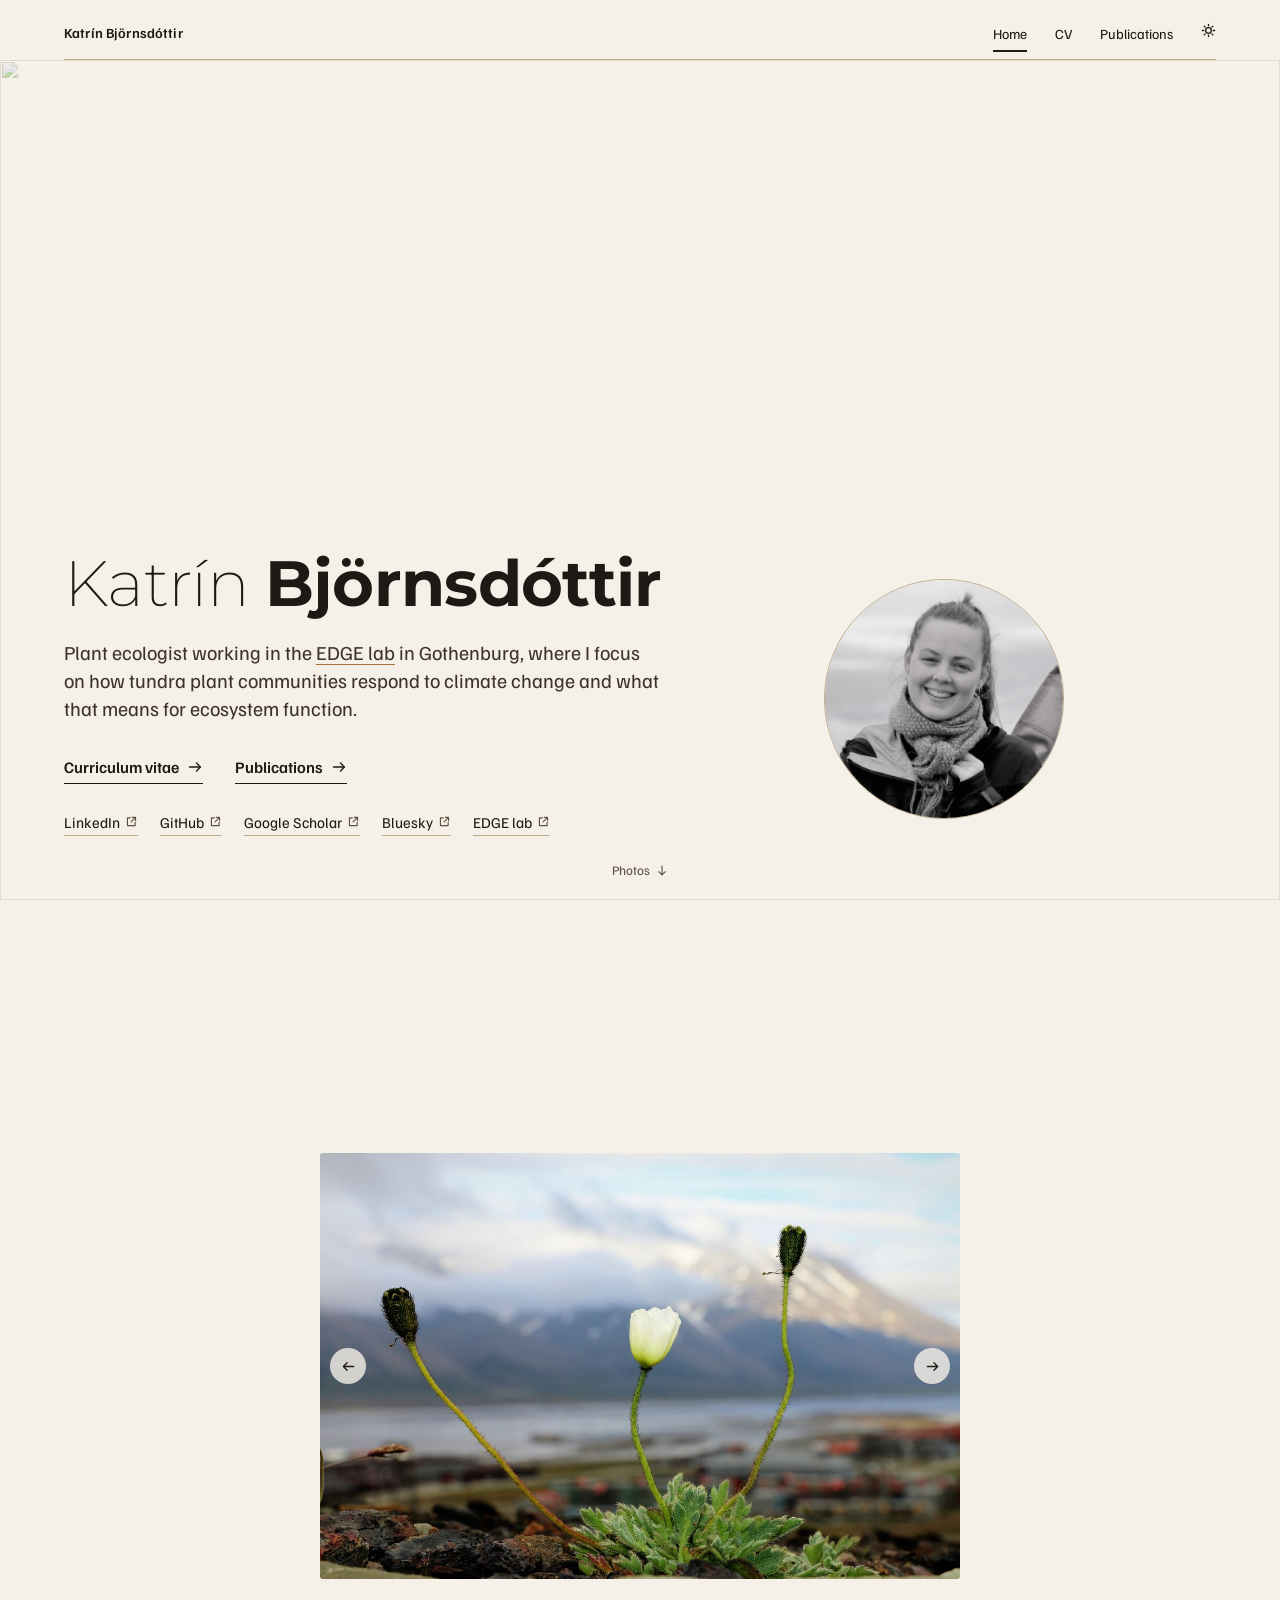
==== commit 393c0858: "Field photos: sideways swipe gallery, one photo at a time, arrows on the photo Co-Authored-By: Claud" ====
--- a/index.html
+++ b/index.html
@@ -29,14 +29,14 @@
     </div>
     <figure class="portrait round"><img src="assets/images/Kata_3.jpg" alt="Katrín Björnsdóttir outdoors in a scarf and field jacket" width="2400" height="2863" fetchpriority="high"></figure>
   </div>
-  <a class="scroll-cue" href="#field">Photos from the field <svg class="ic" viewBox="0 0 16 16" aria-hidden="true"><path d="M8 2.5v11M4 9.5l4 4 4-4"/></svg></a>
+  <a class="scroll-cue" href="#field">Photos <svg class="ic" viewBox="0 0 16 16" aria-hidden="true"><path d="M8 2.5v11M4 9.5l4 4 4-4"/></svg></a>
 </section>
 </main>
 
 </div>
-<section class="field" id="field" aria-labelledby="field-h">
-  <h2 id="field-h">From the field</h2>
-  <div class="feed">
+<section class="field" id="field" aria-label="Field photos">
+  <div class="gallery">
+  <div class="feed" tabindex="0">
     <figure><img src="assets/images/field/field-01-1200.jpg" alt="Two white poppies on a gravel shore, a snow-streaked mountain across the water" width="1200" height="800" loading="lazy" decoding="async"></figure>
     <figure><img src="assets/images/field/field-02-1200.jpg" alt="A dense pink flowering cushion among grey rocks" width="1200" height="800" loading="lazy" decoding="async"></figure>
     <figure><img src="assets/images/field/field-03-1200.jpg" alt="White flowers with yellow centres against a deep blue sky" width="1200" height="800" loading="lazy" decoding="async"></figure>
@@ -47,6 +47,17 @@
     <figure><img src="assets/images/field/field-08-1200.jpg" alt="A cluster of small yellow flowers" width="1200" height="800" loading="lazy" decoding="async"></figure>
     <figure><img src="assets/images/field/field-09-1200.jpg" alt="A pink flowering cushion on a sandy slope above a wide glacier valley" width="1200" height="800" loading="lazy" decoding="async"></figure>
   </div>
+  <button class="feed-btn" type="button" data-dir="-1" aria-label="Previous photo"><svg class="ic" viewBox="0 0 16 16" aria-hidden="true"><path d="M13.5 8h-11M6.5 4l-4 4 4 4"/></svg></button><button class="feed-btn" type="button" data-dir="1" aria-label="Next photo"><svg class="ic" viewBox="0 0 16 16" aria-hidden="true"><path d="M2.5 8h11M9.5 4l4 4-4 4"/></svg></button>
+  </div>
 </section>
+<script>
+// arrow buttons for mouse users; touch and trackpads swipe the row directly
+document.querySelectorAll(".feed-btn").forEach(function(b){
+  b.addEventListener("click",function(){
+    var f=document.querySelector(".feed"),step=f.clientWidth+16;
+    f.scrollBy({left:step*b.dataset.dir,behavior:matchMedia("(prefers-reduced-motion:reduce)").matches?"auto":"smooth"});
+  });
+});
+</script>
 </body>
 </html>
--- a/style.css
+++ b/style.css
@@ -116,12 +116,19 @@
   .portrait.round{width:128px;justify-self:start;order:-1}
   .hero .bg{opacity:calc(var(--bg-opacity) * .9)}
 }
-/* field photos: a narrow feed you scroll through like a phone gallery */
-.field{padding:88px 16px 120px;border-top:0;display:flex;flex-direction:column;align-items:center}
-.field h2{width:min(520px,100%);font-size:15px;font-weight:600;letter-spacing:.01em;color:var(--ink-2);margin:0 0 20px}
-.feed{display:flex;flex-direction:column;gap:20px;width:min(520px,100%)}
-.feed figure{margin:0}
-.feed img{width:100%;aspect-ratio:3/2;object-fit:cover;border-radius:3px}
+/* field photos: swipe sideways, one photo in view at a time, sized to fit one screen */
+.field{min-height:100vh;min-height:100svh;padding:32px 16px;border-top:0;display:flex;align-items:center;justify-content:center}
+.gallery{position:relative;width:min(640px,100%,calc((100svh - 64px) * 1.5))}
+.feed{display:flex;gap:16px;overflow-x:auto;scroll-snap-type:x mandatory;overscroll-behavior-x:contain;border-radius:3px;scrollbar-width:none}
+.feed::-webkit-scrollbar{display:none}
+.feed:focus-visible{outline:2px solid var(--ink);outline-offset:4px}
+.feed figure{flex:0 0 100%;margin:0;scroll-snap-align:center;scroll-snap-stop:always}
+.feed img{width:100%;aspect-ratio:3/2;object-fit:cover}
+.feed-btn{position:absolute;top:50%;transform:translateY(-50%);appearance:none;width:36px;height:36px;display:inline-flex;align-items:center;justify-content:center;border:0;border-radius:50%;background:color-mix(in srgb,var(--ground) 80%,transparent);-webkit-backdrop-filter:blur(6px);backdrop-filter:blur(6px);color:var(--ink);cursor:pointer;transition:background-color .15s var(--ease)}
+.feed-btn:hover{background:var(--ground)}
+.feed-btn[data-dir="-1"]{left:10px}
+.feed-btn[data-dir="1"]{right:10px}
+.feed-btn .ic{width:15px;height:15px}
 .scroll-cue{position:absolute;left:50%;bottom:20px;transform:translateX(-50%);z-index:1;display:inline-flex;align-items:center;gap:6px;font-size:13px;color:var(--ink-2);text-decoration:none;white-space:nowrap}
 .scroll-cue:hover{color:var(--ink)}
 .scroll-cue .ic{width:13px;height:13px}
